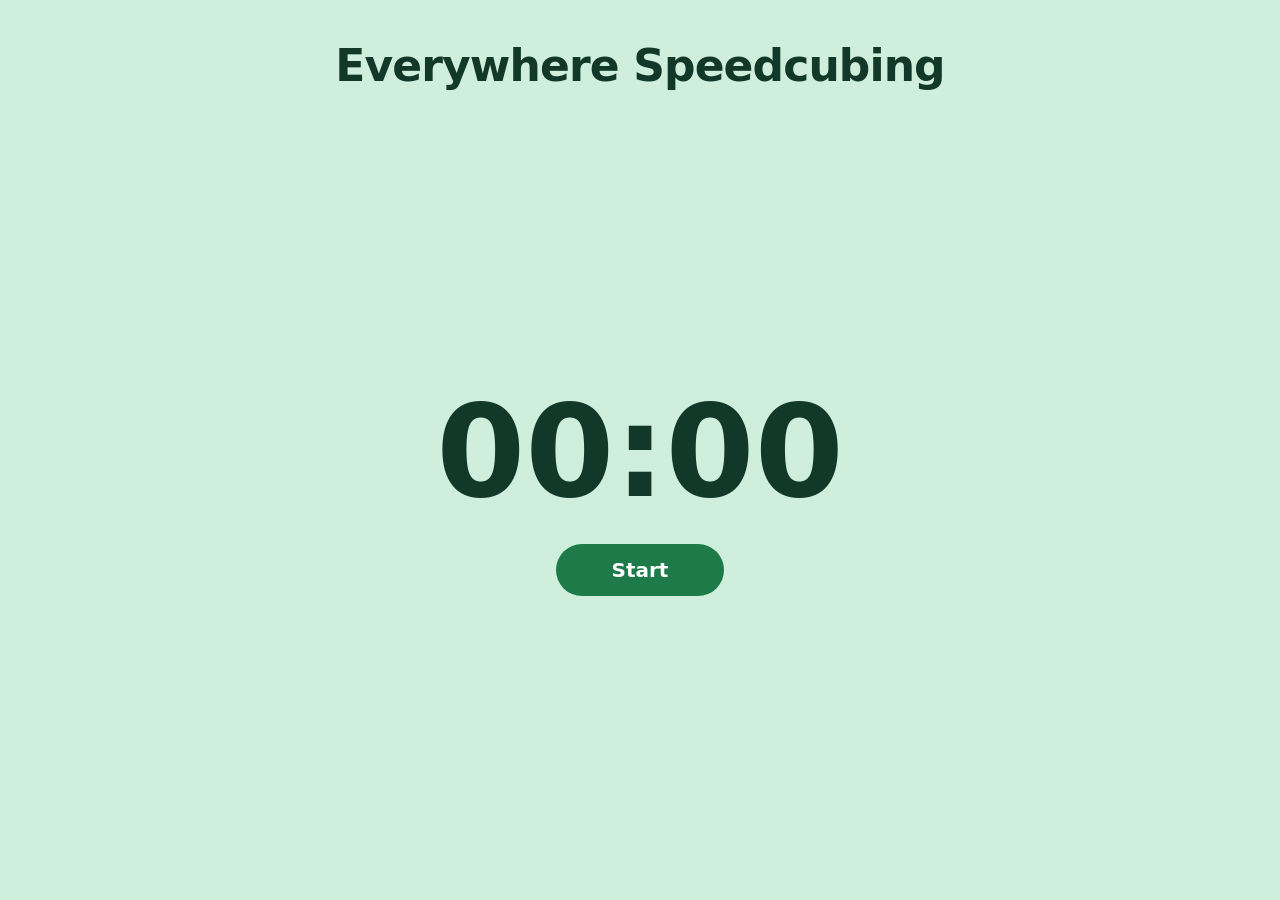
==== index.html @ 9b64f8b0 "Add files via upload" ====
<!DOCTYPE html>
<html lang="en">

<head>
    <meta charset="UTF-8">
    <meta name="viewport" content="width=device-width, initial-scale=1.0">
    <title>Everywhere Speedcubing</title>
    <link rel="stylesheet" href="Layout.css">
    <link rel="stylesheet" href="Design.css">
</head>

<body>
    <!-- Everywhere Speedcubing Header 1. -->
    <div class="header1">
        <h1 class="headers">Everywhere Speedcubing</h1>
    </div>
    <!-- Everywhere Speedcubing Header 1. -->

    <!-- Everywhere Speedcubing Timer. -->
    <div class="timer">
        <p id="timer">00:00</p>
        <button id="timerbutton">Start</button>
    </div>
    <!-- Everywhere Speedcubing Timer. -->

    <!-- Everywhere Speedcubing JavaScript file. -->
    <script src="EverywhereSpeedcubing.js"></script>
    <!-- Everywhere Speedcubing JavaScript file. -->
</body>

</html>
---- Layout.css ----
/* Padding and borders stay inside the size of every element. */
* {
    box-sizing: border-box;
}

/* Page arrangement: header on top, timer in the middle. */
body {
    margin: 0;
    padding: 24px 16px;
    min-height: 100vh;
    min-height: 100dvh;
    display: flex;
    flex-direction: column;
    align-items: center;
}

/* Header 1 alignment. */
.header1 {
    text-align: center;
    width: 100%;
    max-width: 720px;
    padding: 16px 0;
}

/* Header 1 text spacing. */
.headers {
    margin: 0;
}

/* Timer alignment. */
.timer {
    text-align: center;
    flex: 1;
    width: 100%;
    max-width: 480px;
    display: flex;
    flex-direction: column;
    align-items: center;
    justify-content: center;
    gap: 28px;
}

/* Timer number spacing. */
#timer {
    margin: 0;
}

/* Timer button size. */
#timerbutton {
    min-width: 168px;
    padding: 14px 36px;
}
---- Design.css ----
/* Main colors of the website. */
:root {
    --mint: #cfefdc;
    --green-dark: #12382a;
    --green: #1f7a4a;
    --green-hover: #17613a;
}

/* Page background, text color, and font. */
body {
    background-color: var(--mint);
    color: var(--green-dark);
    font-family: ui-rounded, "Segoe UI", system-ui, -apple-system, Roboto, "Helvetica Neue", Arial, sans-serif;
}

/* Header 1 text style. */
.headers {
    font-size: clamp(1.75rem, 5vw, 2.75rem);
    font-weight: 700;
    letter-spacing: -0.02em;
}

/* Timer number style. */
#timer {
    font-size: clamp(4rem, 20vw, 8rem);
    font-weight: 600;
    line-height: 1;
    font-variant-numeric: tabular-nums;
}

/* Timer button style. */
#timerbutton {
    font-family: inherit;
    font-size: 1.25rem;
    font-weight: 600;
    color: #ffffff;
    background-color: var(--green);
    border: none;
    border-radius: 999px;
    cursor: pointer;
    transition: background-color 0.2s, transform 0.1s;
}

/* Timer button color when the mouse is on it. */
#timerbutton:hover {
    background-color: var(--green-hover);
}

/* Timer button press effect. */
#timerbutton:active {
    transform: scale(0.97);
}

/* Timer button outline when using the keyboard. */
#timerbutton:focus-visible {
    outline: 3px solid var(--green-dark);
    outline-offset: 3px;
}
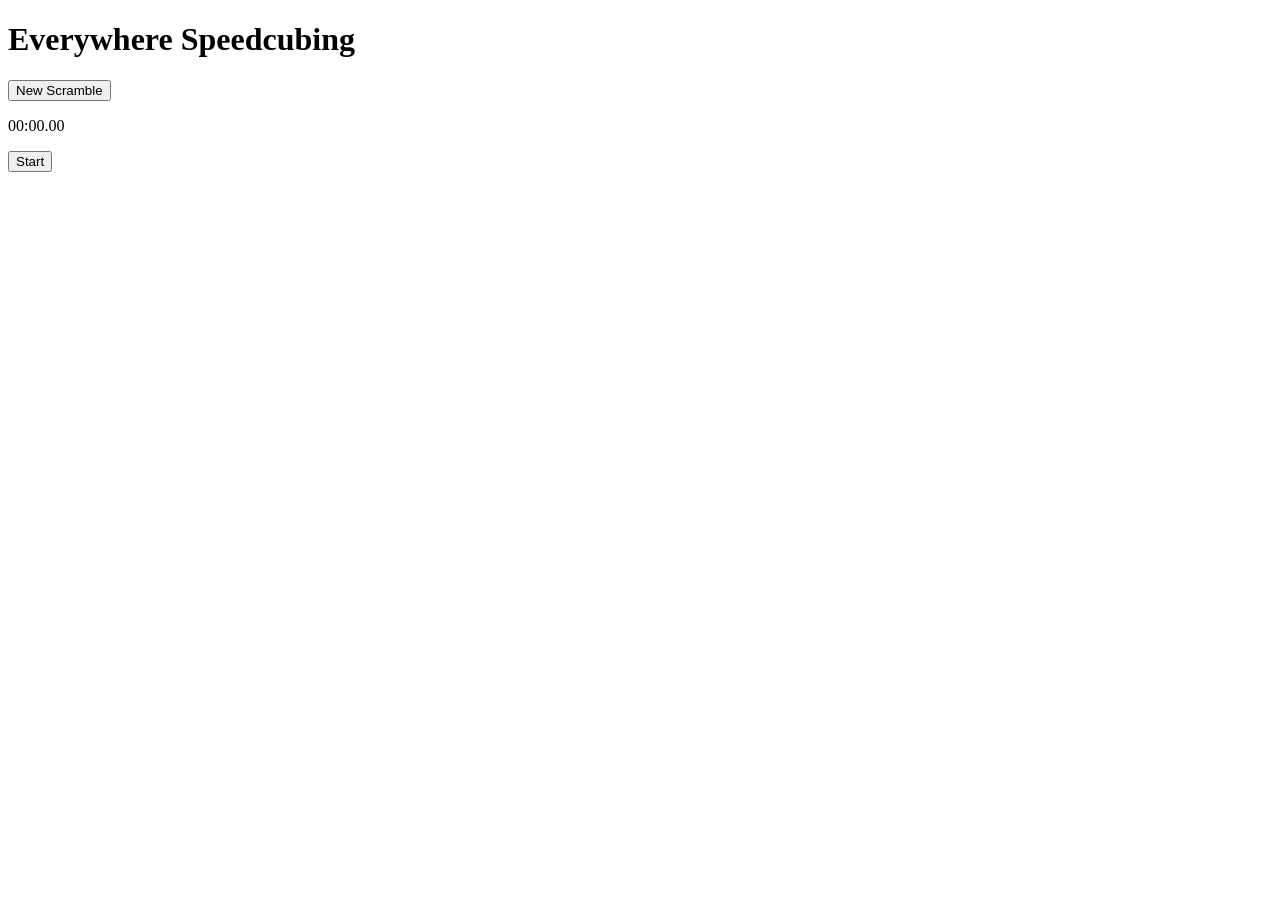
==== commit f144bce8: "Add files via upload" ====
--- a/index.html
+++ b/index.html
@@ -1,31 +1,37 @@
-<!DOCTYPE html>
+<!doctype html>
 <html lang="en">
+  <head>
+    <meta charset="UTF-8" />
+    <meta name="viewport" content="width=device-width, initial-scale=1.0" />
+    <title>Everywhere Speedcubing</title>
+    <link rel="stylesheet" href="layout.css" />
+    <link rel="stylesheet" href="design.css" />
+  </head>
 
-<head>
-    <meta charset="UTF-8">
-    <meta name="viewport" content="width=device-width, initial-scale=1.0">
-    <title>Everywhere Speedcubing</title>
-    <link rel="stylesheet" href="Layout.css">
-    <link rel="stylesheet" href="Design.css">
-</head>
-
-<body>
+  <body>
     <!-- Everywhere Speedcubing Header 1. -->
     <div class="header1">
-        <h1 class="headers">Everywhere Speedcubing</h1>
+      <h1 class="headers">Everywhere Speedcubing</h1>
     </div>
     <!-- Everywhere Speedcubing Header 1. -->
 
+    <!-- Everywhere Speedcubing Scramble. -->
+    <div class="scramble">
+      <p id="scramble"></p>
+      <button id="scramblebutton">New Scramble</button>
+    </div>
+    <!-- Everywhere Speedcubing Scramble. -->
+
     <!-- Everywhere Speedcubing Timer. -->
     <div class="timer">
-        <p id="timer">00:00</p>
-        <button id="timerbutton">Start</button>
+      <p id="timer">00:00.00</p>
+      <button id="timerbutton">Start</button>
     </div>
     <!-- Everywhere Speedcubing Timer. -->
 
     <!-- Everywhere Speedcubing JavaScript file. -->
-    <script src="EverywhereSpeedcubing.js"></script>
+    <script src="timer.js"></script>
+    <script src="scramble.js"></script>
     <!-- Everywhere Speedcubing JavaScript file. -->
-</body>
-
+  </body>
 </html>
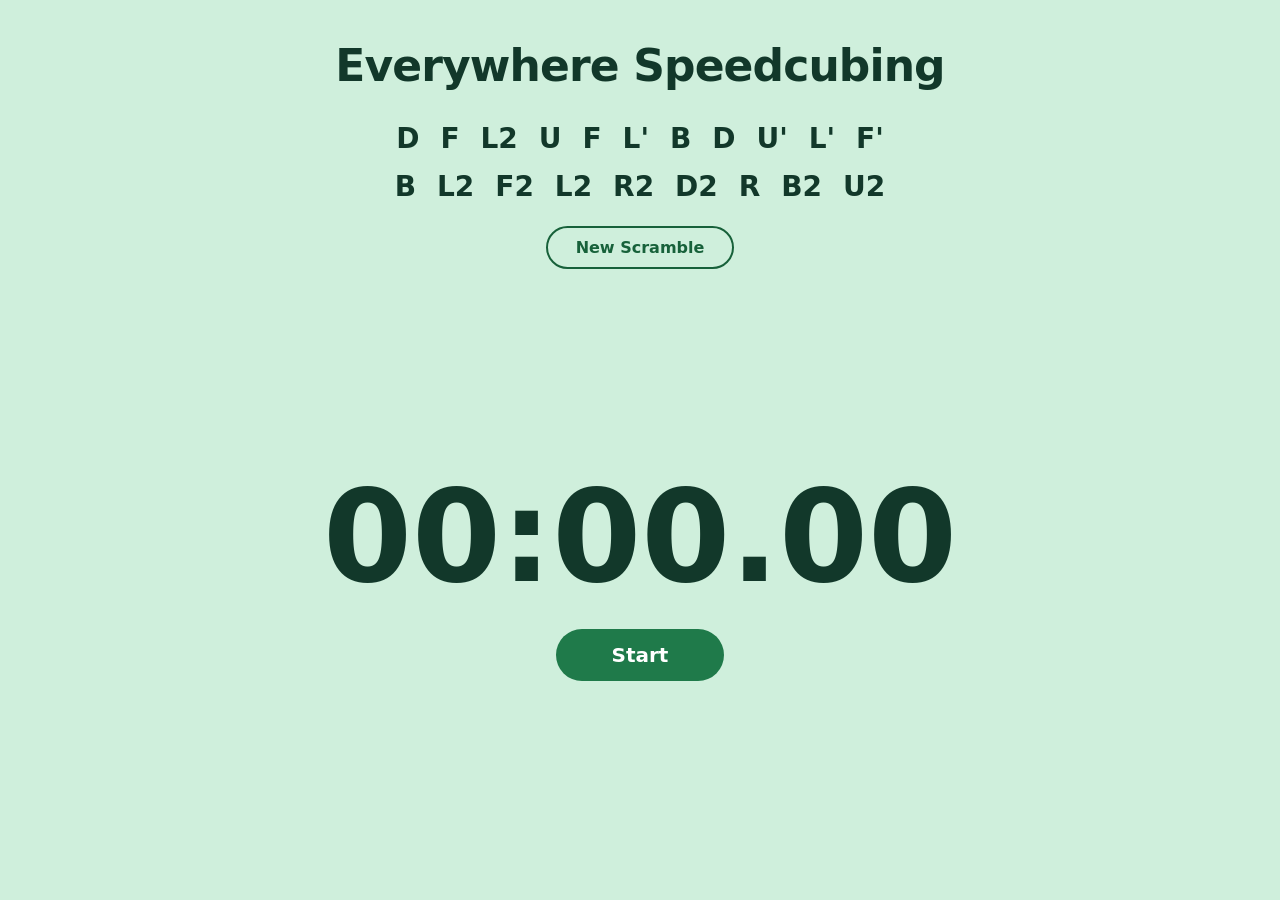
==== commit 02b9bbe8: "Add files via upload" ====
--- a/index.html
+++ b/index.html
@@ -6,6 +6,14 @@
     <title>Everywhere Speedcubing</title>
     <link rel="stylesheet" href="layout.css" />
     <link rel="stylesheet" href="design.css" />
+    <script type="application/ld+json">
+      {
+        "@context": "https://schema.org",
+        "@type": "WebSite",
+        "name": "Everywhere Speedcubing",
+        "url": "https://everywherespeedcubing.github.io/"
+      }
+    </script>
   </head>
 
   <body>
--- a/layout.css
+++ b/layout.css
@@ -0,0 +1,75 @@
+/* Padding and borders stay inside the size of every element. */
+* {
+    box-sizing: border-box;
+}
+
+/* Page arrangement: header on top, scramble below it, timer in the middle. */
+body {
+    margin: 0;
+    padding: 24px 16px;
+    min-height: 100vh;
+    min-height: 100dvh;
+    display: flex;
+    flex-direction: column;
+    align-items: center;
+}
+
+/* Header 1 alignment. */
+.header1 {
+    text-align: center;
+    width: 100%;
+    max-width: 720px;
+    padding: 16px 0;
+}
+
+/* Header 1 text spacing. */
+.headers {
+    margin: 0;
+}
+
+/* Scramble alignment. */
+.scramble {
+    text-align: center;
+    width: 100%;
+    max-width: 640px;
+    padding: 8px 0;
+    display: flex;
+    flex-direction: column;
+    align-items: center;
+    gap: 16px;
+}
+
+/* Scramble text spacing. Keeps room for two lines so the page does not jump. */
+#scramble {
+    margin: 0;
+    min-height: 3.4em;
+}
+
+/* Scramble button size. */
+#scramblebutton {
+    padding: 10px 28px;
+}
+
+/* Timer alignment. */
+.timer {
+    text-align: center;
+    flex: 1;
+    width: 100%;
+    max-width: 720px;
+    display: flex;
+    flex-direction: column;
+    align-items: center;
+    justify-content: center;
+    gap: 28px;
+}
+
+/* Timer number spacing. */
+#timer {
+    margin: 0;
+}
+
+/* Timer button size. */
+#timerbutton {
+    min-width: 168px;
+    padding: 14px 36px;
+}
--- a/design.css
+++ b/design.css
@@ -0,0 +1,100 @@
+/* Main colors of the website. */
+:root {
+    --mint: #cfefdc;
+    --green-dark: #12382a;
+    --green: #1f7a4a;
+    --green-hover: #17613a;
+    --green-text: #17613a;
+}
+
+/* Page background, text color, and font. */
+body {
+    background-color: var(--mint);
+    color: var(--green-dark);
+    font-family: ui-rounded, "Segoe UI", system-ui, -apple-system, Roboto, "Helvetica Neue", Arial, sans-serif;
+}
+
+/* Header 1 text style. */
+.headers {
+    font-size: clamp(1.75rem, 5vw, 2.75rem);
+    font-weight: 700;
+    letter-spacing: -0.02em;
+}
+
+/* Scramble text style. */
+#scramble {
+    font-size: clamp(1.25rem, 4vw, 1.75rem);
+    font-weight: 600;
+    line-height: 1.7;
+    word-spacing: 0.4em;
+    text-wrap: balance;
+}
+
+/* Scramble button style. */
+#scramblebutton {
+    font-family: inherit;
+    font-size: 1rem;
+    font-weight: 600;
+    color: var(--green-text);
+    background-color: transparent;
+    border: 2px solid var(--green-text);
+    border-radius: 999px;
+    cursor: pointer;
+    transition: background-color 0.2s, color 0.2s, transform 0.1s;
+}
+
+/* Scramble button color when the mouse is on it. Not used on touch screens. */
+@media (hover: hover) {
+    #scramblebutton:hover {
+        background-color: var(--green-text);
+        color: #ffffff;
+    }
+}
+
+/* Scramble button press effect. */
+#scramblebutton:active {
+    transform: scale(0.97);
+}
+
+/* Scramble button outline when using the keyboard. */
+#scramblebutton:focus-visible {
+    outline: 3px solid var(--green-dark);
+    outline-offset: 3px;
+}
+
+/* Timer number style. */
+#timer {
+    font-size: clamp(3rem, 15vw, 8rem);
+    font-weight: 600;
+    line-height: 1;
+    font-variant-numeric: tabular-nums;
+}
+
+/* Timer button style. */
+#timerbutton {
+    font-family: inherit;
+    font-size: 1.25rem;
+    font-weight: 600;
+    color: #ffffff;
+    background-color: var(--green);
+    border: none;
+    border-radius: 999px;
+    cursor: pointer;
+    transition: background-color 0.2s, transform 0.1s;
+}
+
+/* Timer button color when the mouse is on it. */
+#timerbutton:hover {
+    background-color: var(--green-hover);
+}
+
+/* Timer button press effect. */
+#timerbutton:active {
+    transform: scale(0.97);
+}
+
+/* Timer button outline when using the keyboard. */
+#timerbutton:focus-visible {
+    outline: 3px solid var(--green-dark);
+    outline-offset: 3px;
+}
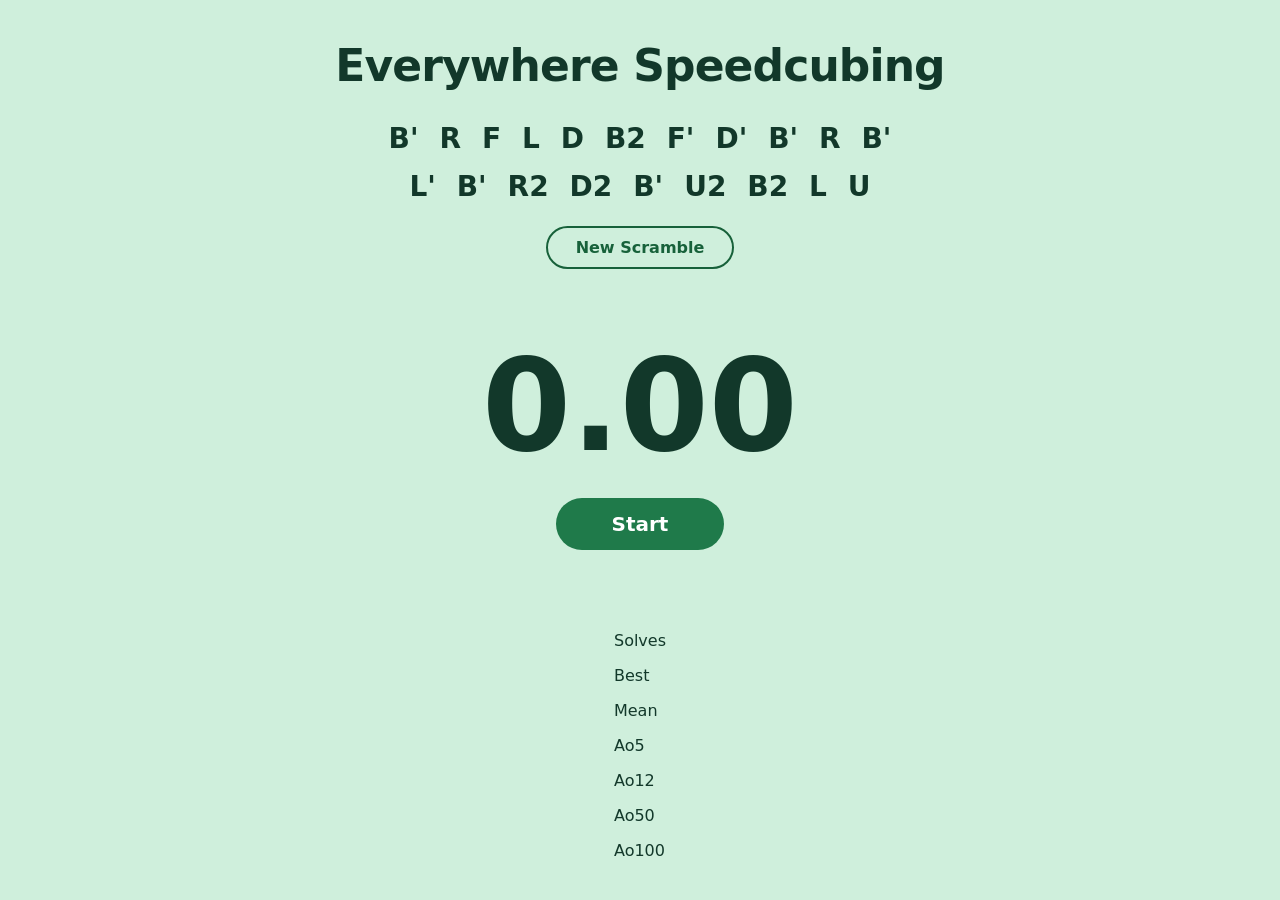
==== commit d706d499: "Enhance index.html with session stats and timer update Added session statistics display and updated " ====
--- a/index.html
+++ b/index.html
@@ -32,14 +32,34 @@
 
     <!-- Everywhere Speedcubing Timer. -->
     <div class="timer">
-      <p id="timer">00:00.00</p>
+      <p id="timer">0.00</p>
       <button id="timerbutton">Start</button>
     </div>
     <!-- Everywhere Speedcubing Timer. -->
 
+    <!-- Everywhere Speedcubing Session. -->
+    <div class="session">
+      <p class="statName">Solves</p>
+      <p id="solveTime"></p>
+      <p class="statName">Best</p>
+      <p id="bestTime"></p>
+      <p class="statName">Mean</p>
+      <p id="meanTime"></p>
+      <p class="statName">Ao5</p>
+      <p id="Ao5Time"></p>
+      <p class="statName">Ao12</p>
+      <p id="Ao12Time"></p>
+      <p class="statName">Ao50</p>
+      <p id="Ao50Time"></p>
+      <p class="statName">Ao100</p>
+      <p id="Ao100Time"></p>
+    </div>
+    <!-- Everywhere Speedcubing Session. -->
+
     <!-- Everywhere Speedcubing JavaScript file. -->
     <script src="timer.js"></script>
     <script src="scramble.js"></script>
+    <script src="session.js"></script>
     <!-- Everywhere Speedcubing JavaScript file. -->
   </body>
-</html>+</html>
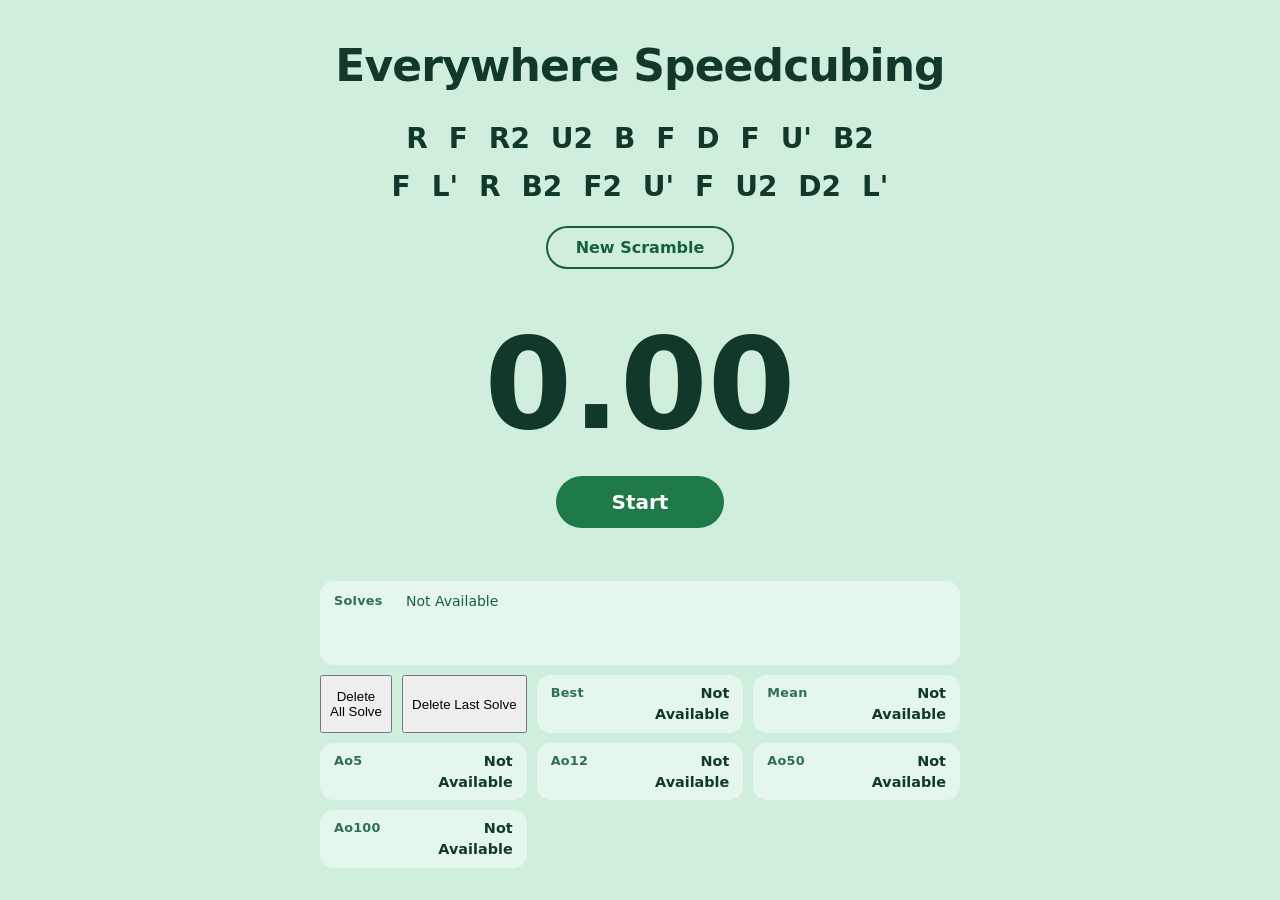
==== commit 6dd2f1ea: "Add delete buttons for solves in session Added buttons to delete all solves and last solve in the se" ====
--- a/index.html
+++ b/index.html
@@ -4,8 +4,10 @@
     <meta charset="UTF-8" />
     <meta name="viewport" content="width=device-width, initial-scale=1.0" />
     <title>Everywhere Speedcubing</title>
+
     <link rel="stylesheet" href="layout.css" />
     <link rel="stylesheet" href="design.css" />
+
     <script type="application/ld+json">
       {
         "@context": "https://schema.org",
@@ -40,19 +42,22 @@
     <!-- Everywhere Speedcubing Session. -->
     <div class="session">
       <p class="statName">Solves</p>
-      <p id="solveTime"></p>
+      <p id="solveTime">Not Available</p>
+      <button id="deleteAllSolve">Delete All Solve</button>
+      <button id="deleteLastSolve">Delete Last Solve</button>
+      <button hidden id="specificSolve">Delete</button>
       <p class="statName">Best</p>
-      <p id="bestTime"></p>
+      <p id="bestTime">Not Available</p>
       <p class="statName">Mean</p>
-      <p id="meanTime"></p>
+      <p id="meanTime">Not Available</p>
       <p class="statName">Ao5</p>
-      <p id="Ao5Time"></p>
+      <p id="Ao5Time">Not Available</p>
       <p class="statName">Ao12</p>
-      <p id="Ao12Time"></p>
+      <p id="Ao12Time">Not Available</p>
       <p class="statName">Ao50</p>
-      <p id="Ao50Time"></p>
+      <p id="Ao50Time">Not Available</p>
       <p class="statName">Ao100</p>
-      <p id="Ao100Time"></p>
+      <p id="Ao100Time">Not Available</p>
     </div>
     <!-- Everywhere Speedcubing Session. -->
 
--- a/layout.css
+++ b/layout.css
@@ -3,7 +3,7 @@
     box-sizing: border-box;
 }
 
-/* Page arrangement: header on top, scramble below it, timer in the middle. */
+/* Page arrangement: header, scramble, timer in the middle, session at the bottom. */
 body {
     margin: 0;
     padding: 24px 16px;
@@ -72,4 +72,89 @@
 #timerbutton {
     min-width: 168px;
     padding: 14px 36px;
-}+}
+
+/* Session alignment. Every stat is a name box and a number box side by side. */
+.session {
+    width: 100%;
+    max-width: 640px;
+    padding: 8px 0;
+    display: grid;
+    grid-template-columns: repeat(3, 4.5rem 1fr);
+    gap: 10px;
+}
+
+/* Session boxes spacing. */
+.session p {
+    margin: 0;
+    padding: 8px 14px;
+}
+
+/* Stat name box spacing. It is the left half of a stat. */
+.session .statName {
+    padding-right: 4px;
+}
+
+/* Stat number box spacing. It is the right half and reaches left to touch the name box. */
+.session p:not(.statName) {
+    margin-left: -11px;
+    padding-left: 15px;
+}
+
+/* Solves name box spacing. Lines up with the first line of the list. */
+.session .statName:first-child {
+    padding-top: 10px;
+}
+
+/* Solves list box. It scrolls inside itself and stays on the newest solves. */
+#solveTime {
+    grid-column: 2 / -1;
+    height: 5.25rem;
+    padding: 10px 14px 10px 15px;
+    display: flex;
+    flex-direction: column-reverse;
+    overflow-y: auto;
+    overflow-wrap: anywhere;
+}
+
+/* Solves list spacer. Keeps the text at the top of the box. */
+#solveTime::before {
+    content: "";
+    flex: 1 1 0;
+}
+
+/* Smaller spacing on short screens, so everything fits without scrolling. */
+@media (max-height: 760px) {
+    body {
+        padding: 12px 16px;
+    }
+
+    .header1 {
+        padding: 8px 0;
+    }
+
+    .scramble {
+        padding: 4px 0;
+        gap: 10px;
+    }
+
+    .timer {
+        gap: 16px;
+    }
+
+    .session {
+        padding: 4px 0;
+        gap: 8px;
+    }
+
+    #solveTime {
+        height: 4.5rem;
+    }
+}
+
+/* Phones: 2 stats per row. */
+@media (max-width: 520px) {
+    .session {
+        grid-template-columns: repeat(2, 4rem 1fr);
+    }
+}
--- a/design.css
+++ b/design.css
@@ -1,10 +1,12 @@
 /* Main colors of the website. */
 :root {
     --mint: #cfefdc;
+    --mint-light: #e5f6ec;
     --green-dark: #12382a;
     --green: #1f7a4a;
     --green-hover: #17613a;
     --green-text: #17613a;
+    --green-soft: #2f7050;
 }
 
 /* Page background, text color, and font. */
@@ -64,7 +66,7 @@
 
 /* Timer number style. */
 #timer {
-    font-size: clamp(3rem, 15vw, 8rem);
+    font-size: clamp(3rem, min(15vw, 14vh), 8rem);
     font-weight: 600;
     line-height: 1;
     font-variant-numeric: tabular-nums;
@@ -97,4 +99,46 @@
 #timerbutton:focus-visible {
     outline: 3px solid var(--green-dark);
     outline-offset: 3px;
-}+}
+
+/* Session boxes style. Quiet, so the timer stays the star. */
+.session p {
+    font-size: 0.9rem;
+    line-height: 1.3rem;
+    background-color: var(--mint-light);
+}
+
+/* Stat name style. Small and soft, with round corners on the left. */
+.session .statName {
+    font-size: 0.8rem;
+    font-weight: 600;
+    letter-spacing: 0.02em;
+    color: var(--green-soft);
+    text-align: left;
+    border-radius: 14px 0 0 14px;
+}
+
+/* Stat number style. Bold and clear, with round corners on the right. */
+.session p:not(.statName) {
+    font-weight: 700;
+    color: var(--green-dark);
+    text-align: right;
+    font-variant-numeric: tabular-nums;
+    border-radius: 0 14px 14px 0;
+}
+
+/* Empty stat shows a soft dash until it has a number. */
+.session p:not(.statName):empty::before {
+    content: "–";
+    opacity: 0.5;
+}
+
+/* Solves list text style. */
+#solveTime {
+    font-size: 0.875rem;
+    font-weight: 500;
+    color: var(--green-text);
+    text-align: left;
+    scrollbar-width: thin;
+    scrollbar-color: var(--green) transparent;
+}
